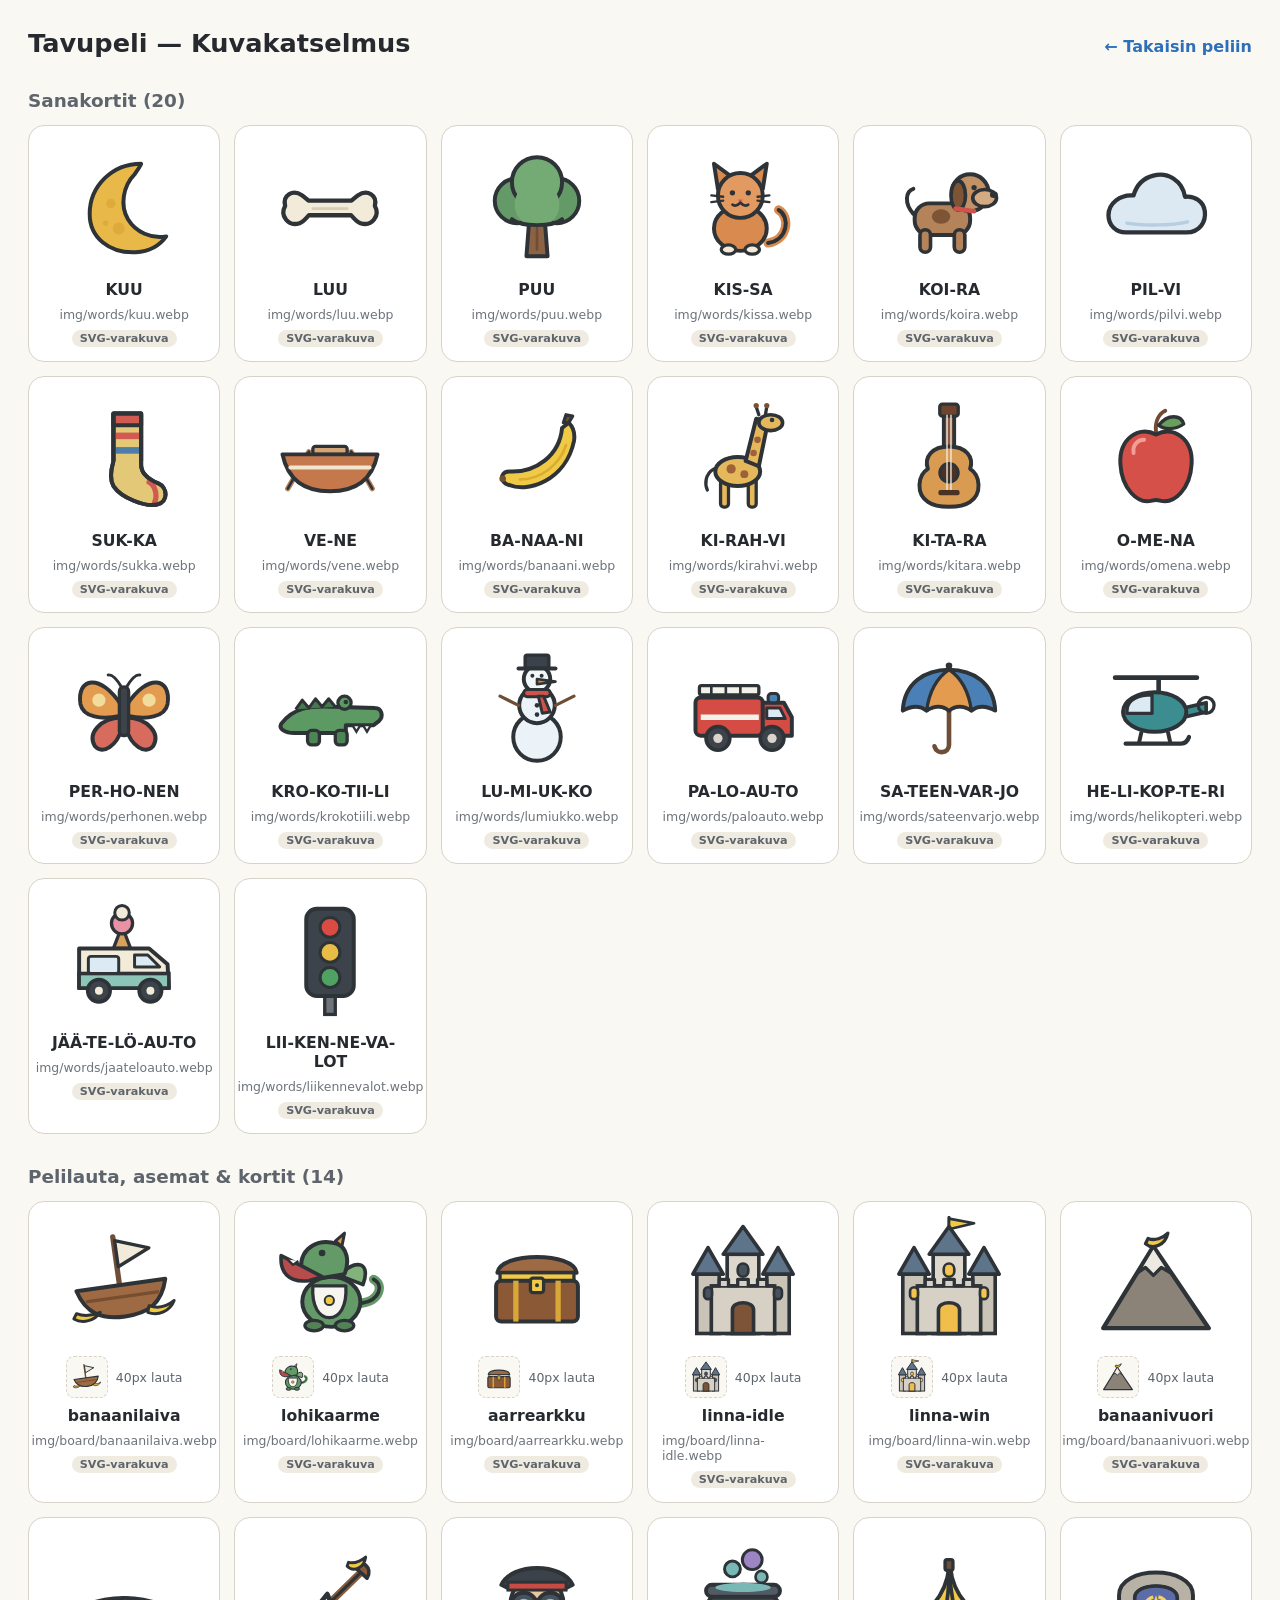
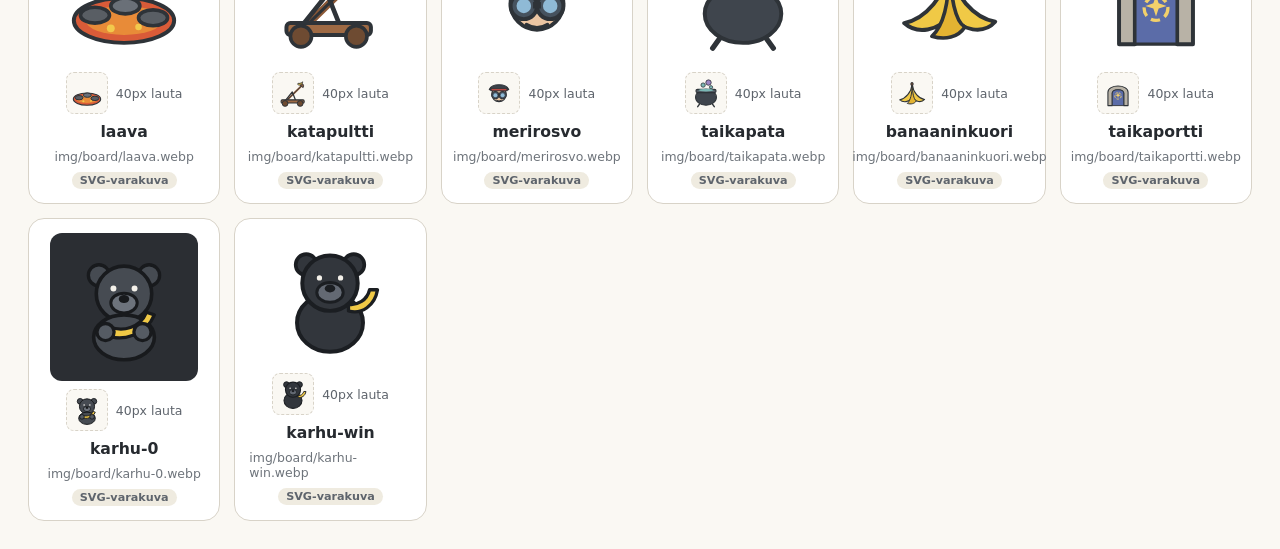
==== gallery.html @ d89ed1fb "Add files via upload" ====
<!DOCTYPE html>
<html lang="fi">
<head>
  <meta charset="UTF-8" />
  <meta name="viewport" content="width=device-width, initial-scale=1.0" />
  <title>Tavupeli — Kuvakatselmus</title>
  <style>
    body {
      margin: 0;
      padding: 28px;
      background: #FAF8F3;
      color: #262A2F;
      font-family: 'Avenir Next', 'Segoe UI', system-ui, sans-serif;
    }
    header {
      display: flex;
      justify-content: space-between;
      align-items: baseline;
      margin-bottom: 24px;
    }
    h1 { margin: 0; font-size: 1.6rem; }
    h2 { margin: 32px 0 14px; font-size: 1.15rem; color: #5E646C; }
    a { color: #2E6FB8; font-weight: 700; text-decoration: none; }
    .grid {
      display: grid;
      grid-template-columns: repeat(auto-fill, minmax(175px, 1fr));
      gap: 14px;
    }
    .tile {
      background: #FFFFFF;
      border: 1.5px solid #D8D3C8;
      border-radius: 16px;
      padding: 14px;
      display: flex;
      flex-direction: column;
      align-items: center;
      gap: 8px;
    }
    .art {
      width: 132px;
      height: 132px;
      display: flex;
      align-items: center;
      justify-content: center;
      background: #FFFFFF;
    }
    .art.dark {
      background: #2B2E33;
      border-radius: 12px;
      padding: 8px;
    }
    .art img, .art svg {
      width: 100%;
      height: 100%;
      object-fit: contain;
    }
    .mini-row {
      display: flex;
      align-items: center;
      gap: 8px;
      font-size: 0.78rem;
      color: #5E646C;
    }
    .mini {
      width: 40px;
      height: 40px;
      border: 1px dashed #D8D3C8;
      border-radius: 8px;
      display: flex;
      align-items: center;
      justify-content: center;
      background: #FAF8F3;
    }
    .mini img, .mini svg { width: 36px; height: 36px; object-fit: contain; }
    .word { font-weight: 800; font-size: 0.98rem; text-align: center; }
    .meta { font-size: 0.78rem; color: #6E747B; }
    .badge {
      font-size: 0.7rem;
      font-weight: 700;
      padding: 2px 8px;
      border-radius: 99px;
      background: #EFEBE0;
      color: #5E646C;
    }
    .badge.custom { background: #DCEFE0; color: #27693B; }
  </style>
</head>
<body>
  <header>
    <h1>Tavupeli — Kuvakatselmus</h1>
    <a href="./index.html">← Takaisin peliin</a>
  </header>

  <h2>Sanakortit (20)</h2>
  <div id="words-grid" class="grid"></div>

  <h2>Pelilauta, asemat & kortit (14)</h2>
  <div id="board-grid" class="grid"></div>

  <script src="./words.js"></script>
  <script src="./art.js"></script>
  <script>
    (async () => {
      await window.TavupeliArt.preloadAll();

      const wg = document.getElementById('words-grid');
      window.TAVUPELI_WORDS.forEach(w => {
        const ext = window.TavupeliArt.getResolvedUrl('words', w.id);
        const card = document.createElement('div');
        card.className = 'tile';
        const art = document.createElement('div');
        art.className = 'art';
        window.TavupeliArt.renderHtml(art, 'words', w.id, w.id);
        card.appendChild(art);
        card.insertAdjacentHTML('beforeend', `
          <div class="word">${w.syllables.join('-')}</div>
          <div class="meta">img/words/${w.id}.webp</div>
          <span class="badge${ext ? ' custom' : ''}">${ext ? 'Oma kuva' : 'SVG-varakuva'}</span>
        `);
        wg.appendChild(card);
      });

      const bg = document.getElementById('board-grid');
      window.TavupeliArt.BOARD_IDS.forEach(id => {
        const ext = window.TavupeliArt.getResolvedUrl('board', id);
        const card = document.createElement('div');
        card.className = 'tile';
        const art = document.createElement('div');
        art.className = `art${id === 'karhu-0' ? ' dark' : ''}`;
        window.TavupeliArt.renderHtml(art, 'board', id, id);
        card.appendChild(art);

        const miniRow = document.createElement('div');
        miniRow.className = 'mini-row';
        const mini = document.createElement('div');
        mini.className = 'mini';
        window.TavupeliArt.renderHtml(mini, 'board', id, id);
        miniRow.appendChild(mini);
        miniRow.insertAdjacentHTML('beforeend', '<span>40px lauta</span>');
        card.appendChild(miniRow);

        card.insertAdjacentHTML('beforeend', `
          <div class="word">${id}</div>
          <div class="meta">img/board/${id}.webp</div>
          <span class="badge${ext ? ' custom' : ''}">${ext ? 'Oma kuva' : 'SVG-varakuva'}</span>
        `);
        bg.appendChild(card);
      });
    })();
  </script>
</body>
</html>
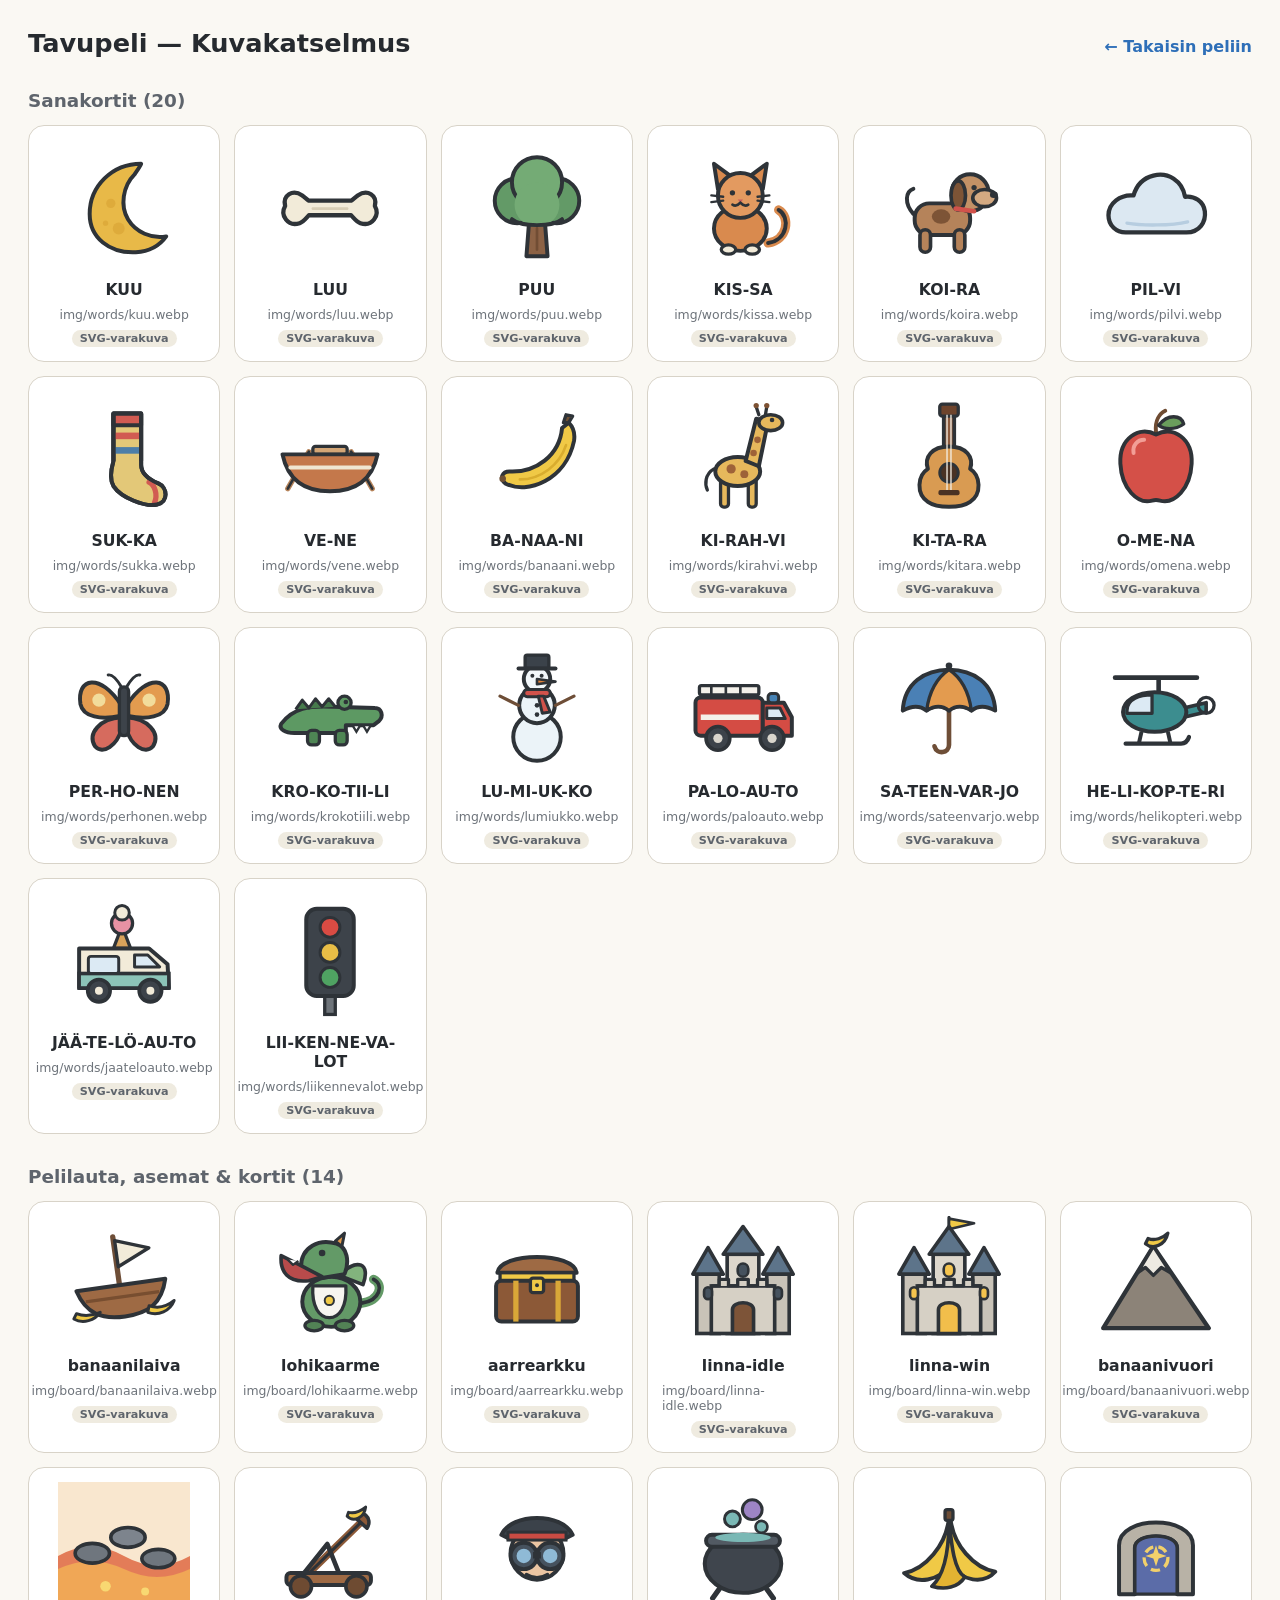
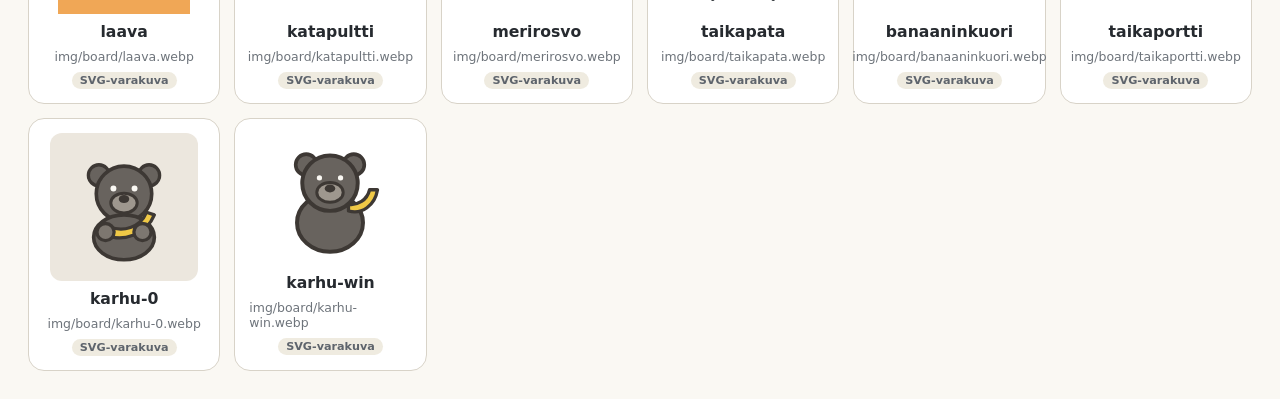
==== commit 0c34aed7: "Update Tavupeli to v3" ====
--- a/gallery.html
+++ b/gallery.html
@@ -5,83 +5,19 @@
   <meta name="viewport" content="width=device-width, initial-scale=1.0" />
   <title>Tavupeli — Kuvakatselmus</title>
   <style>
-    body {
-      margin: 0;
-      padding: 28px;
-      background: #FAF8F3;
-      color: #262A2F;
-      font-family: 'Avenir Next', 'Segoe UI', system-ui, sans-serif;
-    }
-    header {
-      display: flex;
-      justify-content: space-between;
-      align-items: baseline;
-      margin-bottom: 24px;
-    }
+    body { margin: 0; padding: 28px; background: #FAF8F3; color: #262A2F; font-family: 'Avenir Next', 'Segoe UI', system-ui, sans-serif; }
+    header { display: flex; justify-content: space-between; align-items: baseline; margin-bottom: 24px; }
     h1 { margin: 0; font-size: 1.6rem; }
     h2 { margin: 32px 0 14px; font-size: 1.15rem; color: #5E646C; }
     a { color: #2E6FB8; font-weight: 700; text-decoration: none; }
-    .grid {
-      display: grid;
-      grid-template-columns: repeat(auto-fill, minmax(175px, 1fr));
-      gap: 14px;
-    }
-    .tile {
-      background: #FFFFFF;
-      border: 1.5px solid #D8D3C8;
-      border-radius: 16px;
-      padding: 14px;
-      display: flex;
-      flex-direction: column;
-      align-items: center;
-      gap: 8px;
-    }
-    .art {
-      width: 132px;
-      height: 132px;
-      display: flex;
-      align-items: center;
-      justify-content: center;
-      background: #FFFFFF;
-    }
-    .art.dark {
-      background: #2B2E33;
-      border-radius: 12px;
-      padding: 8px;
-    }
-    .art img, .art svg {
-      width: 100%;
-      height: 100%;
-      object-fit: contain;
-    }
-    .mini-row {
-      display: flex;
-      align-items: center;
-      gap: 8px;
-      font-size: 0.78rem;
-      color: #5E646C;
-    }
-    .mini {
-      width: 40px;
-      height: 40px;
-      border: 1px dashed #D8D3C8;
-      border-radius: 8px;
-      display: flex;
-      align-items: center;
-      justify-content: center;
-      background: #FAF8F3;
-    }
-    .mini img, .mini svg { width: 36px; height: 36px; object-fit: contain; }
+    .grid { display: grid; grid-template-columns: repeat(auto-fill, minmax(175px, 1fr)); gap: 14px; }
+    .tile { background: #FFFFFF; border: 1.5px solid #D8D3C8; border-radius: 16px; padding: 14px; display: flex; flex-direction: column; align-items: center; gap: 8px; }
+    .art { width: 132px; height: 132px; display: flex; align-items: center; justify-content: center; background: #FFFFFF; }
+    .art.stone { background: #ECE7DE; border-radius: 12px; padding: 8px; }
+    .art img, .art svg { width: 100%; height: 100%; object-fit: contain; }
     .word { font-weight: 800; font-size: 0.98rem; text-align: center; }
     .meta { font-size: 0.78rem; color: #6E747B; }
-    .badge {
-      font-size: 0.7rem;
-      font-weight: 700;
-      padding: 2px 8px;
-      border-radius: 99px;
-      background: #EFEBE0;
-      color: #5E646C;
-    }
+    .badge { font-size: 0.7rem; font-weight: 700; padding: 2px 8px; border-radius: 99px; background: #EFEBE0; color: #5E646C; }
     .badge.custom { background: #DCEFE0; color: #27693B; }
   </style>
 </head>
@@ -90,19 +26,15 @@
     <h1>Tavupeli — Kuvakatselmus</h1>
     <a href="./index.html">← Takaisin peliin</a>
   </header>
-
   <h2>Sanakortit (20)</h2>
   <div id="words-grid" class="grid"></div>
-
   <h2>Pelilauta, asemat & kortit (14)</h2>
   <div id="board-grid" class="grid"></div>
-
   <script src="./words.js"></script>
   <script src="./art.js"></script>
   <script>
     (async () => {
       await window.TavupeliArt.preloadAll();
-
       const wg = document.getElementById('words-grid');
       window.TAVUPELI_WORDS.forEach(w => {
         const ext = window.TavupeliArt.getResolvedUrl('words', w.id);
@@ -112,38 +44,19 @@
         art.className = 'art';
         window.TavupeliArt.renderHtml(art, 'words', w.id, w.id);
         card.appendChild(art);
-        card.insertAdjacentHTML('beforeend', `
-          <div class="word">${w.syllables.join('-')}</div>
-          <div class="meta">img/words/${w.id}.webp</div>
-          <span class="badge${ext ? ' custom' : ''}">${ext ? 'Oma kuva' : 'SVG-varakuva'}</span>
-        `);
+        card.insertAdjacentHTML('beforeend', `<div class="word">${w.syllables.join('-')}</div><div class="meta">img/words/${w.id}.webp</div><span class="badge${ext ? ' custom' : ''}">${ext ? 'Oma kuva' : 'SVG-varakuva'}</span>`);
         wg.appendChild(card);
       });
-
       const bg = document.getElementById('board-grid');
       window.TavupeliArt.BOARD_IDS.forEach(id => {
         const ext = window.TavupeliArt.getResolvedUrl('board', id);
         const card = document.createElement('div');
         card.className = 'tile';
         const art = document.createElement('div');
-        art.className = `art${id === 'karhu-0' ? ' dark' : ''}`;
+        art.className = `art${id === 'karhu-0' ? ' stone' : ''}`;
         window.TavupeliArt.renderHtml(art, 'board', id, id);
         card.appendChild(art);
-
-        const miniRow = document.createElement('div');
-        miniRow.className = 'mini-row';
-        const mini = document.createElement('div');
-        mini.className = 'mini';
-        window.TavupeliArt.renderHtml(mini, 'board', id, id);
-        miniRow.appendChild(mini);
-        miniRow.insertAdjacentHTML('beforeend', '<span>40px lauta</span>');
-        card.appendChild(miniRow);
-
-        card.insertAdjacentHTML('beforeend', `
-          <div class="word">${id}</div>
-          <div class="meta">img/board/${id}.webp</div>
-          <span class="badge${ext ? ' custom' : ''}">${ext ? 'Oma kuva' : 'SVG-varakuva'}</span>
-        `);
+        card.insertAdjacentHTML('beforeend', `<div class="word">${id}</div><div class="meta">img/board/${id}.webp</div><span class="badge${ext ? ' custom' : ''}">${ext ? 'Oma kuva' : 'SVG-varakuva'}</span>`);
         bg.appendChild(card);
       });
     })();
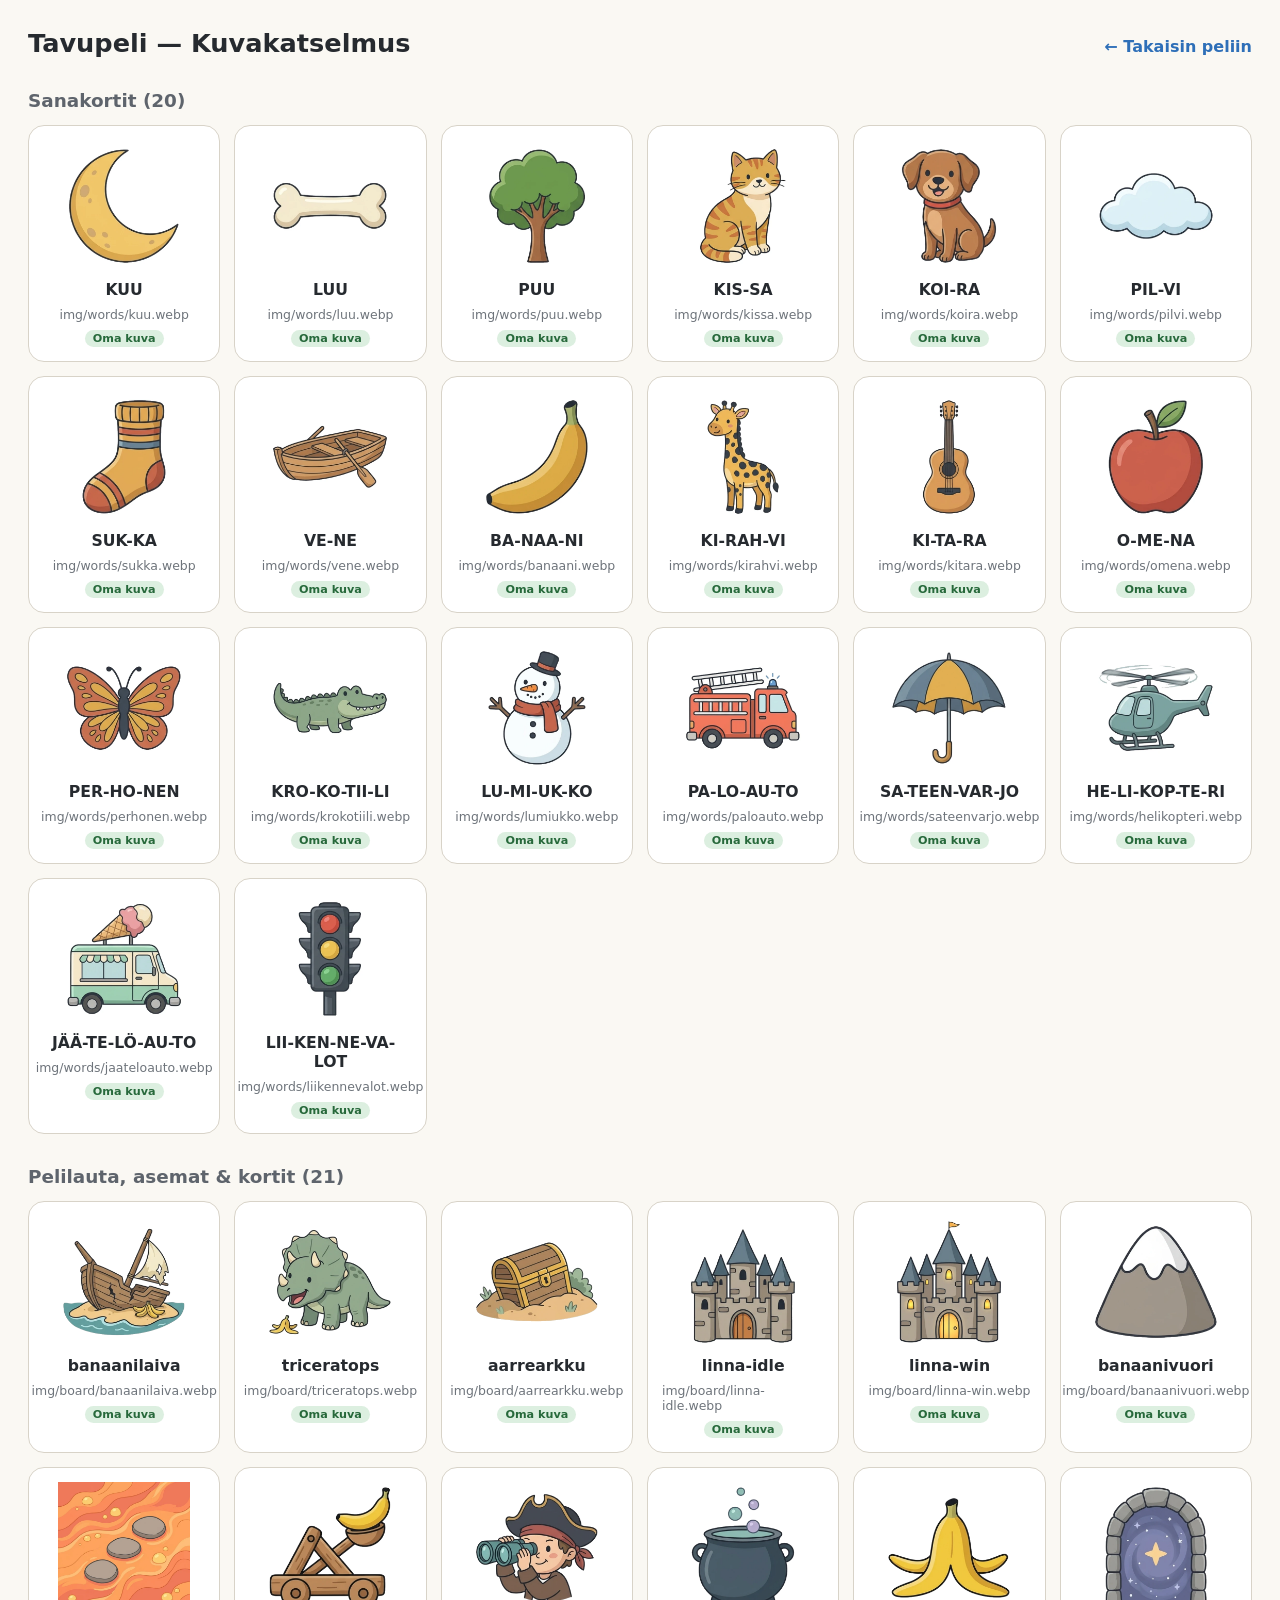
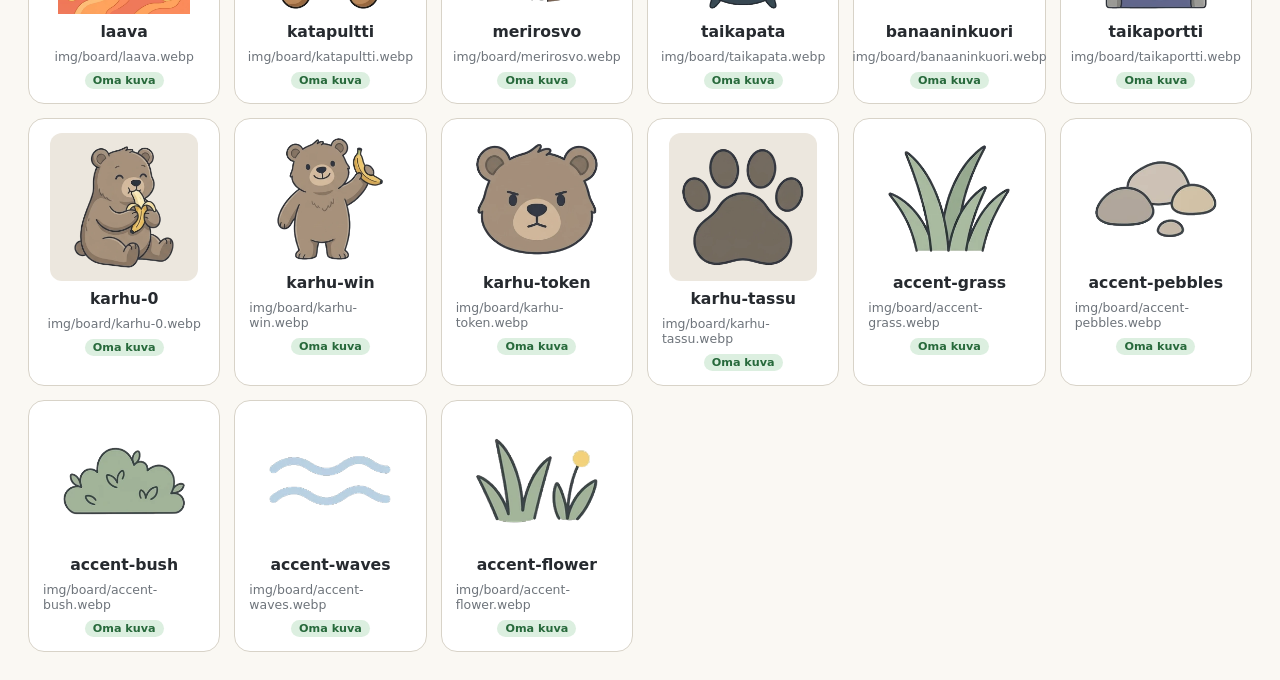
==== commit 425c15d3: "Tavupeli v4: tabletop board polish, Liiku flow, Andika font, and updated Style B art" ====
--- a/gallery.html
+++ b/gallery.html
@@ -26,15 +26,17 @@
     <h1>Tavupeli — Kuvakatselmus</h1>
     <a href="./index.html">← Takaisin peliin</a>
   </header>
-  <h2>Sanakortit (20)</h2>
+  <h2 id="words-heading">Sanakortit</h2>
   <div id="words-grid" class="grid"></div>
-  <h2>Pelilauta, asemat & kortit (14)</h2>
+  <h2 id="board-heading">Pelilauta, asemat &amp; kortit</h2>
   <div id="board-grid" class="grid"></div>
   <script src="./words.js"></script>
   <script src="./art.js"></script>
   <script>
     (async () => {
       await window.TavupeliArt.preloadAll();
+      document.getElementById('words-heading').textContent = `Sanakortit (${window.TAVUPELI_WORDS.length})`;
+      document.getElementById('board-heading').textContent = `Pelilauta, asemat & kortit (${window.TavupeliArt.BOARD_IDS.length})`;
       const wg = document.getElementById('words-grid');
       window.TAVUPELI_WORDS.forEach(w => {
         const ext = window.TavupeliArt.getResolvedUrl('words', w.id);
@@ -53,7 +55,7 @@
         const card = document.createElement('div');
         card.className = 'tile';
         const art = document.createElement('div');
-        art.className = `art${id === 'karhu-0' ? ' stone' : ''}`;
+        art.className = `art${id === 'karhu-0' || id === 'karhu-tassu' ? ' stone' : ''}`;
         window.TavupeliArt.renderHtml(art, 'board', id, id);
         card.appendChild(art);
         card.insertAdjacentHTML('beforeend', `<div class="word">${id}</div><div class="meta">img/board/${id}.webp</div><span class="badge${ext ? ' custom' : ''}">${ext ? 'Oma kuva' : 'SVG-varakuva'}</span>`);
